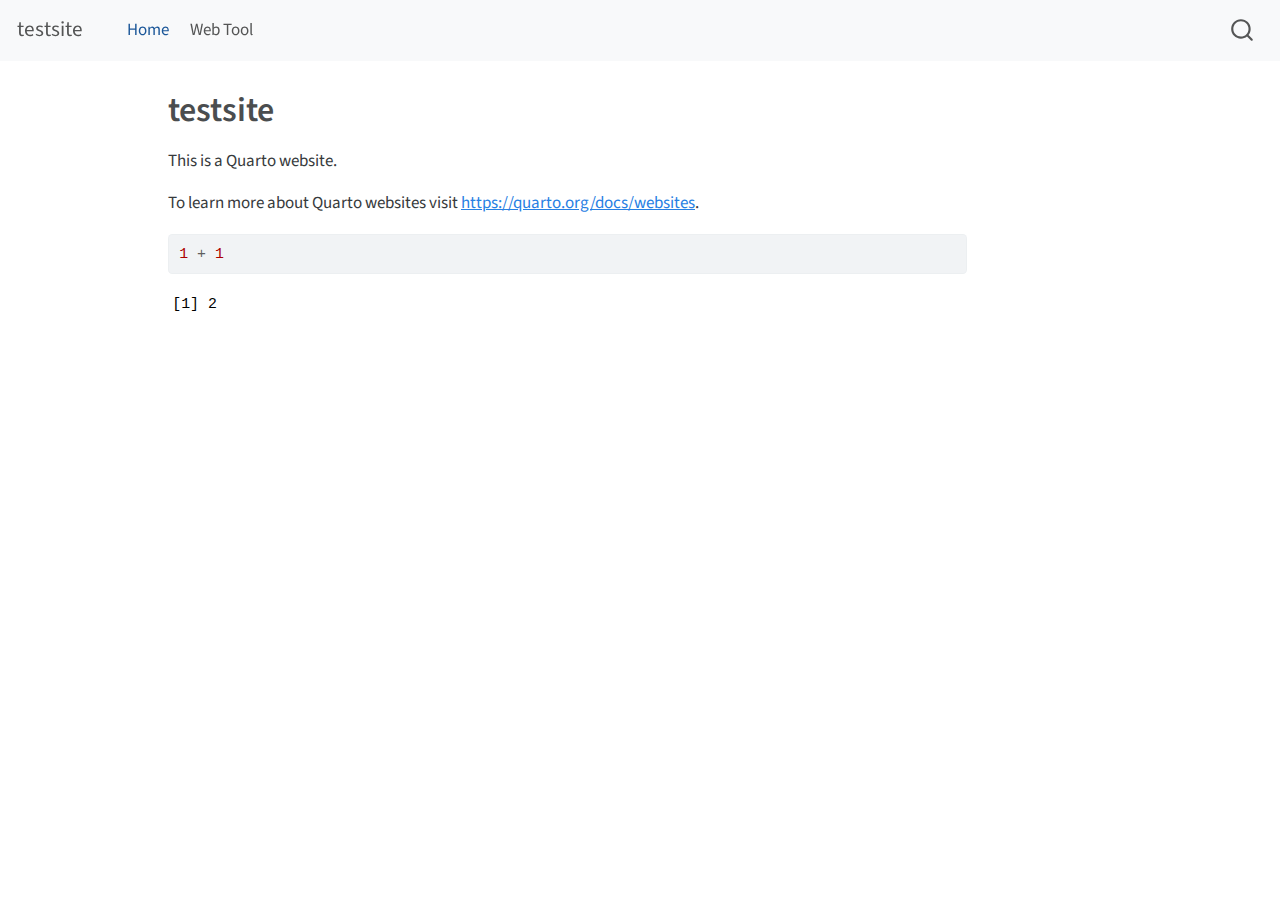
==== docs/index.html @ e0ac631d "Test Site" ====
<!DOCTYPE html>
<html xmlns="http://www.w3.org/1999/xhtml" lang="en" xml:lang="en"><head>

<meta charset="utf-8">
<meta name="generator" content="quarto-1.3.353">

<meta name="viewport" content="width=device-width, initial-scale=1.0, user-scalable=yes">


<title>testsite</title>
<style>
code{white-space: pre-wrap;}
span.smallcaps{font-variant: small-caps;}
div.columns{display: flex; gap: min(4vw, 1.5em);}
div.column{flex: auto; overflow-x: auto;}
div.hanging-indent{margin-left: 1.5em; text-indent: -1.5em;}
ul.task-list{list-style: none;}
ul.task-list li input[type="checkbox"] {
  width: 0.8em;
  margin: 0 0.8em 0.2em -1em; /* quarto-specific, see https://github.com/quarto-dev/quarto-cli/issues/4556 */ 
  vertical-align: middle;
}
/* CSS for syntax highlighting */
pre > code.sourceCode { white-space: pre; position: relative; }
pre > code.sourceCode > span { display: inline-block; line-height: 1.25; }
pre > code.sourceCode > span:empty { height: 1.2em; }
.sourceCode { overflow: visible; }
code.sourceCode > span { color: inherit; text-decoration: inherit; }
div.sourceCode { margin: 1em 0; }
pre.sourceCode { margin: 0; }
@media screen {
div.sourceCode { overflow: auto; }
}
@media print {
pre > code.sourceCode { white-space: pre-wrap; }
pre > code.sourceCode > span { text-indent: -5em; padding-left: 5em; }
}
pre.numberSource code
  { counter-reset: source-line 0; }
pre.numberSource code > span
  { position: relative; left: -4em; counter-increment: source-line; }
pre.numberSource code > span > a:first-child::before
  { content: counter(source-line);
    position: relative; left: -1em; text-align: right; vertical-align: baseline;
    border: none; display: inline-block;
    -webkit-touch-callout: none; -webkit-user-select: none;
    -khtml-user-select: none; -moz-user-select: none;
    -ms-user-select: none; user-select: none;
    padding: 0 4px; width: 4em;
  }
pre.numberSource { margin-left: 3em;  padding-left: 4px; }
div.sourceCode
  {   }
@media screen {
pre > code.sourceCode > span > a:first-child::before { text-decoration: underline; }
}
</style>


<script src="site_libs/quarto-nav/quarto-nav.js"></script>
<script src="site_libs/quarto-nav/headroom.min.js"></script>
<script src="site_libs/clipboard/clipboard.min.js"></script>
<script src="site_libs/quarto-search/autocomplete.umd.js"></script>
<script src="site_libs/quarto-search/fuse.min.js"></script>
<script src="site_libs/quarto-search/quarto-search.js"></script>
<meta name="quarto:offset" content="./">
<script src="site_libs/quarto-html/quarto.js"></script>
<script src="site_libs/quarto-html/popper.min.js"></script>
<script src="site_libs/quarto-html/tippy.umd.min.js"></script>
<script src="site_libs/quarto-html/anchor.min.js"></script>
<link href="site_libs/quarto-html/tippy.css" rel="stylesheet">
<link href="site_libs/quarto-html/quarto-syntax-highlighting.css" rel="stylesheet" id="quarto-text-highlighting-styles">
<script src="site_libs/bootstrap/bootstrap.min.js"></script>
<link href="site_libs/bootstrap/bootstrap-icons.css" rel="stylesheet">
<link href="site_libs/bootstrap/bootstrap.min.css" rel="stylesheet" id="quarto-bootstrap" data-mode="light">
<script id="quarto-search-options" type="application/json">{
  "location": "navbar",
  "copy-button": false,
  "collapse-after": 3,
  "panel-placement": "end",
  "type": "overlay",
  "limit": 20,
  "language": {
    "search-no-results-text": "No results",
    "search-matching-documents-text": "matching documents",
    "search-copy-link-title": "Copy link to search",
    "search-hide-matches-text": "Hide additional matches",
    "search-more-match-text": "more match in this document",
    "search-more-matches-text": "more matches in this document",
    "search-clear-button-title": "Clear",
    "search-detached-cancel-button-title": "Cancel",
    "search-submit-button-title": "Submit"
  }
}</script>


<link rel="stylesheet" href="styles.css">
</head>

<body class="nav-fixed">

<div id="quarto-search-results"></div>
  <header id="quarto-header" class="headroom fixed-top">
    <nav class="navbar navbar-expand-lg navbar-dark ">
      <div class="navbar-container container-fluid">
      <div class="navbar-brand-container">
    <a class="navbar-brand" href="./index.html">
    <span class="navbar-title">testsite</span>
    </a>
  </div>
            <div id="quarto-search" class="" title="Search"></div>
          <button class="navbar-toggler" type="button" data-bs-toggle="collapse" data-bs-target="#navbarCollapse" aria-controls="navbarCollapse" aria-expanded="false" aria-label="Toggle navigation" onclick="if (window.quartoToggleHeadroom) { window.quartoToggleHeadroom(); }">
  <span class="navbar-toggler-icon"></span>
</button>
          <div class="collapse navbar-collapse" id="navbarCollapse">
            <ul class="navbar-nav navbar-nav-scroll me-auto">
  <li class="nav-item">
    <a class="nav-link active" href="./index.html" rel="" target="" aria-current="page">
 <span class="menu-text">Home</span></a>
  </li>  
  <li class="nav-item">
    <a class="nav-link" href="./webtool.html" rel="" target="">
 <span class="menu-text">Web Tool</span></a>
  </li>  
</ul>
            <div class="quarto-navbar-tools ms-auto">
</div>
          </div> <!-- /navcollapse -->
      </div> <!-- /container-fluid -->
    </nav>
</header>
<!-- content -->
<div id="quarto-content" class="quarto-container page-columns page-rows-contents page-layout-article page-navbar">
<!-- sidebar -->
<!-- margin-sidebar -->
    <div id="quarto-margin-sidebar" class="sidebar margin-sidebar">
        
    </div>
<!-- main -->
<main class="content" id="quarto-document-content">

<header id="title-block-header" class="quarto-title-block default">
<div class="quarto-title">
<h1 class="title">testsite</h1>
</div>



<div class="quarto-title-meta">

    
  
    
  </div>
  

</header>

<p>This is a Quarto website.</p>
<p>To learn more about Quarto websites visit <a href="https://quarto.org/docs/websites" class="uri">https://quarto.org/docs/websites</a>.</p>
<div class="cell">
<div class="sourceCode cell-code" id="cb1"><pre class="sourceCode r code-with-copy"><code class="sourceCode r"><span id="cb1-1"><a href="#cb1-1" aria-hidden="true" tabindex="-1"></a><span class="dv">1</span> <span class="sc">+</span> <span class="dv">1</span></span></code><button title="Copy to Clipboard" class="code-copy-button"><i class="bi"></i></button></pre></div>
<div class="cell-output cell-output-stdout">
<pre><code>[1] 2</code></pre>
</div>
</div>



</main> <!-- /main -->
<script id="quarto-html-after-body" type="application/javascript">
window.document.addEventListener("DOMContentLoaded", function (event) {
  const toggleBodyColorMode = (bsSheetEl) => {
    const mode = bsSheetEl.getAttribute("data-mode");
    const bodyEl = window.document.querySelector("body");
    if (mode === "dark") {
      bodyEl.classList.add("quarto-dark");
      bodyEl.classList.remove("quarto-light");
    } else {
      bodyEl.classList.add("quarto-light");
      bodyEl.classList.remove("quarto-dark");
    }
  }
  const toggleBodyColorPrimary = () => {
    const bsSheetEl = window.document.querySelector("link#quarto-bootstrap");
    if (bsSheetEl) {
      toggleBodyColorMode(bsSheetEl);
    }
  }
  toggleBodyColorPrimary();  
  const icon = "";
  const anchorJS = new window.AnchorJS();
  anchorJS.options = {
    placement: 'right',
    icon: icon
  };
  anchorJS.add('.anchored');
  const isCodeAnnotation = (el) => {
    for (const clz of el.classList) {
      if (clz.startsWith('code-annotation-')) {                     
        return true;
      }
    }
    return false;
  }
  const clipboard = new window.ClipboardJS('.code-copy-button', {
    text: function(trigger) {
      const codeEl = trigger.previousElementSibling.cloneNode(true);
      for (const childEl of codeEl.children) {
        if (isCodeAnnotation(childEl)) {
          childEl.remove();
        }
      }
      return codeEl.innerText;
    }
  });
  clipboard.on('success', function(e) {
    // button target
    const button = e.trigger;
    // don't keep focus
    button.blur();
    // flash "checked"
    button.classList.add('code-copy-button-checked');
    var currentTitle = button.getAttribute("title");
    button.setAttribute("title", "Copied!");
    let tooltip;
    if (window.bootstrap) {
      button.setAttribute("data-bs-toggle", "tooltip");
      button.setAttribute("data-bs-placement", "left");
      button.setAttribute("data-bs-title", "Copied!");
      tooltip = new bootstrap.Tooltip(button, 
        { trigger: "manual", 
          customClass: "code-copy-button-tooltip",
          offset: [0, -8]});
      tooltip.show();    
    }
    setTimeout(function() {
      if (tooltip) {
        tooltip.hide();
        button.removeAttribute("data-bs-title");
        button.removeAttribute("data-bs-toggle");
        button.removeAttribute("data-bs-placement");
      }
      button.setAttribute("title", currentTitle);
      button.classList.remove('code-copy-button-checked');
    }, 1000);
    // clear code selection
    e.clearSelection();
  });
  function tippyHover(el, contentFn) {
    const config = {
      allowHTML: true,
      content: contentFn,
      maxWidth: 500,
      delay: 100,
      arrow: false,
      appendTo: function(el) {
          return el.parentElement;
      },
      interactive: true,
      interactiveBorder: 10,
      theme: 'quarto',
      placement: 'bottom-start'
    };
    window.tippy(el, config); 
  }
  const noterefs = window.document.querySelectorAll('a[role="doc-noteref"]');
  for (var i=0; i<noterefs.length; i++) {
    const ref = noterefs[i];
    tippyHover(ref, function() {
      // use id or data attribute instead here
      let href = ref.getAttribute('data-footnote-href') || ref.getAttribute('href');
      try { href = new URL(href).hash; } catch {}
      const id = href.replace(/^#\/?/, "");
      const note = window.document.getElementById(id);
      return note.innerHTML;
    });
  }
      let selectedAnnoteEl;
      const selectorForAnnotation = ( cell, annotation) => {
        let cellAttr = 'data-code-cell="' + cell + '"';
        let lineAttr = 'data-code-annotation="' +  annotation + '"';
        const selector = 'span[' + cellAttr + '][' + lineAttr + ']';
        return selector;
      }
      const selectCodeLines = (annoteEl) => {
        const doc = window.document;
        const targetCell = annoteEl.getAttribute("data-target-cell");
        const targetAnnotation = annoteEl.getAttribute("data-target-annotation");
        const annoteSpan = window.document.querySelector(selectorForAnnotation(targetCell, targetAnnotation));
        const lines = annoteSpan.getAttribute("data-code-lines").split(",");
        const lineIds = lines.map((line) => {
          return targetCell + "-" + line;
        })
        let top = null;
        let height = null;
        let parent = null;
        if (lineIds.length > 0) {
            //compute the position of the single el (top and bottom and make a div)
            const el = window.document.getElementById(lineIds[0]);
            top = el.offsetTop;
            height = el.offsetHeight;
            parent = el.parentElement.parentElement;
          if (lineIds.length > 1) {
            const lastEl = window.document.getElementById(lineIds[lineIds.length - 1]);
            const bottom = lastEl.offsetTop + lastEl.offsetHeight;
            height = bottom - top;
          }
          if (top !== null && height !== null && parent !== null) {
            // cook up a div (if necessary) and position it 
            let div = window.document.getElementById("code-annotation-line-highlight");
            if (div === null) {
              div = window.document.createElement("div");
              div.setAttribute("id", "code-annotation-line-highlight");
              div.style.position = 'absolute';
              parent.appendChild(div);
            }
            div.style.top = top - 2 + "px";
            div.style.height = height + 4 + "px";
            let gutterDiv = window.document.getElementById("code-annotation-line-highlight-gutter");
            if (gutterDiv === null) {
              gutterDiv = window.document.createElement("div");
              gutterDiv.setAttribute("id", "code-annotation-line-highlight-gutter");
              gutterDiv.style.position = 'absolute';
              const codeCell = window.document.getElementById(targetCell);
              const gutter = codeCell.querySelector('.code-annotation-gutter');
              gutter.appendChild(gutterDiv);
            }
            gutterDiv.style.top = top - 2 + "px";
            gutterDiv.style.height = height + 4 + "px";
          }
          selectedAnnoteEl = annoteEl;
        }
      };
      const unselectCodeLines = () => {
        const elementsIds = ["code-annotation-line-highlight", "code-annotation-line-highlight-gutter"];
        elementsIds.forEach((elId) => {
          const div = window.document.getElementById(elId);
          if (div) {
            div.remove();
          }
        });
        selectedAnnoteEl = undefined;
      };
      // Attach click handler to the DT
      const annoteDls = window.document.querySelectorAll('dt[data-target-cell]');
      for (const annoteDlNode of annoteDls) {
        annoteDlNode.addEventListener('click', (event) => {
          const clickedEl = event.target;
          if (clickedEl !== selectedAnnoteEl) {
            unselectCodeLines();
            const activeEl = window.document.querySelector('dt[data-target-cell].code-annotation-active');
            if (activeEl) {
              activeEl.classList.remove('code-annotation-active');
            }
            selectCodeLines(clickedEl);
            clickedEl.classList.add('code-annotation-active');
          } else {
            // Unselect the line
            unselectCodeLines();
            clickedEl.classList.remove('code-annotation-active');
          }
        });
      }
  const findCites = (el) => {
    const parentEl = el.parentElement;
    if (parentEl) {
      const cites = parentEl.dataset.cites;
      if (cites) {
        return {
          el,
          cites: cites.split(' ')
        };
      } else {
        return findCites(el.parentElement)
      }
    } else {
      return undefined;
    }
  };
  var bibliorefs = window.document.querySelectorAll('a[role="doc-biblioref"]');
  for (var i=0; i<bibliorefs.length; i++) {
    const ref = bibliorefs[i];
    const citeInfo = findCites(ref);
    if (citeInfo) {
      tippyHover(citeInfo.el, function() {
        var popup = window.document.createElement('div');
        citeInfo.cites.forEach(function(cite) {
          var citeDiv = window.document.createElement('div');
          citeDiv.classList.add('hanging-indent');
          citeDiv.classList.add('csl-entry');
          var biblioDiv = window.document.getElementById('ref-' + cite);
          if (biblioDiv) {
            citeDiv.innerHTML = biblioDiv.innerHTML;
          }
          popup.appendChild(citeDiv);
        });
        return popup.innerHTML;
      });
    }
  }
});
</script>
</div> <!-- /content -->



</body></html>
---- docs/site_libs/quarto-html/tippy.css ----
.tippy-box[data-animation=fade][data-state=hidden]{opacity:0}[data-tippy-root]{max-width:calc(100vw - 10px)}.tippy-box{position:relative;background-color:#333;color:#fff;border-radius:4px;font-size:14px;line-height:1.4;white-space:normal;outline:0;transition-property:transform,visibility,opacity}.tippy-box[data-placement^=top]>.tippy-arrow{bottom:0}.tippy-box[data-placement^=top]>.tippy-arrow:before{bottom:-7px;left:0;border-width:8px 8px 0;border-top-color:initial;transform-origin:center top}.tippy-box[data-placement^=bottom]>.tippy-arrow{top:0}.tippy-box[data-placement^=bottom]>.tippy-arrow:before{top:-7px;left:0;border-width:0 8px 8px;border-bottom-color:initial;transform-origin:center bottom}.tippy-box[data-placement^=left]>.tippy-arrow{right:0}.tippy-box[data-placement^=left]>.tippy-arrow:before{border-width:8px 0 8px 8px;border-left-color:initial;right:-7px;transform-origin:center left}.tippy-box[data-placement^=right]>.tippy-arrow{left:0}.tippy-box[data-placement^=right]>.tippy-arrow:before{left:-7px;border-width:8px 8px 8px 0;border-right-color:initial;transform-origin:center right}.tippy-box[data-inertia][data-state=visible]{transition-timing-function:cubic-bezier(.54,1.5,.38,1.11)}.tippy-arrow{width:16px;height:16px;color:#333}.tippy-arrow:before{content:"";position:absolute;border-color:transparent;border-style:solid}.tippy-content{position:relative;padding:5px 9px;z-index:1}
---- docs/site_libs/quarto-html/quarto-syntax-highlighting.css ----
/* quarto syntax highlight colors */
:root {
  --quarto-hl-ot-color: #003B4F;
  --quarto-hl-at-color: #657422;
  --quarto-hl-ss-color: #20794D;
  --quarto-hl-an-color: #5E5E5E;
  --quarto-hl-fu-color: #4758AB;
  --quarto-hl-st-color: #20794D;
  --quarto-hl-cf-color: #003B4F;
  --quarto-hl-op-color: #5E5E5E;
  --quarto-hl-er-color: #AD0000;
  --quarto-hl-bn-color: #AD0000;
  --quarto-hl-al-color: #AD0000;
  --quarto-hl-va-color: #111111;
  --quarto-hl-bu-color: inherit;
  --quarto-hl-ex-color: inherit;
  --quarto-hl-pp-color: #AD0000;
  --quarto-hl-in-color: #5E5E5E;
  --quarto-hl-vs-color: #20794D;
  --quarto-hl-wa-color: #5E5E5E;
  --quarto-hl-do-color: #5E5E5E;
  --quarto-hl-im-color: #00769E;
  --quarto-hl-ch-color: #20794D;
  --quarto-hl-dt-color: #AD0000;
  --quarto-hl-fl-color: #AD0000;
  --quarto-hl-co-color: #5E5E5E;
  --quarto-hl-cv-color: #5E5E5E;
  --quarto-hl-cn-color: #8f5902;
  --quarto-hl-sc-color: #5E5E5E;
  --quarto-hl-dv-color: #AD0000;
  --quarto-hl-kw-color: #003B4F;
}

/* other quarto variables */
:root {
  --quarto-font-monospace: SFMono-Regular, Menlo, Monaco, Consolas, "Liberation Mono", "Courier New", monospace;
}

pre > code.sourceCode > span {
  color: #003B4F;
}

code span {
  color: #003B4F;
}

code.sourceCode > span {
  color: #003B4F;
}

div.sourceCode,
div.sourceCode pre.sourceCode {
  color: #003B4F;
}

code span.ot {
  color: #003B4F;
  font-style: inherit;
}

code span.at {
  color: #657422;
  font-style: inherit;
}

code span.ss {
  color: #20794D;
  font-style: inherit;
}

code span.an {
  color: #5E5E5E;
  font-style: inherit;
}

code span.fu {
  color: #4758AB;
  font-style: inherit;
}

code span.st {
  color: #20794D;
  font-style: inherit;
}

code span.cf {
  color: #003B4F;
  font-style: inherit;
}

code span.op {
  color: #5E5E5E;
  font-style: inherit;
}

code span.er {
  color: #AD0000;
  font-style: inherit;
}

code span.bn {
  color: #AD0000;
  font-style: inherit;
}

code span.al {
  color: #AD0000;
  font-style: inherit;
}

code span.va {
  color: #111111;
  font-style: inherit;
}

code span.bu {
  font-style: inherit;
}

code span.ex {
  font-style: inherit;
}

code span.pp {
  color: #AD0000;
  font-style: inherit;
}

code span.in {
  color: #5E5E5E;
  font-style: inherit;
}

code span.vs {
  color: #20794D;
  font-style: inherit;
}

code span.wa {
  color: #5E5E5E;
  font-style: italic;
}

code span.do {
  color: #5E5E5E;
  font-style: italic;
}

code span.im {
  color: #00769E;
  font-style: inherit;
}

code span.ch {
  color: #20794D;
  font-style: inherit;
}

code span.dt {
  color: #AD0000;
  font-style: inherit;
}

code span.fl {
  color: #AD0000;
  font-style: inherit;
}

code span.co {
  color: #5E5E5E;
  font-style: inherit;
}

code span.cv {
  color: #5E5E5E;
  font-style: italic;
}

code span.cn {
  color: #8f5902;
  font-style: inherit;
}

code span.sc {
  color: #5E5E5E;
  font-style: inherit;
}

code span.dv {
  color: #AD0000;
  font-style: inherit;
}

code span.kw {
  color: #003B4F;
  font-style: inherit;
}

.prevent-inlining {
  content: "</";
}

/*# sourceMappingURL=debc5d5d77c3f9108843748ff7464032.css.map */
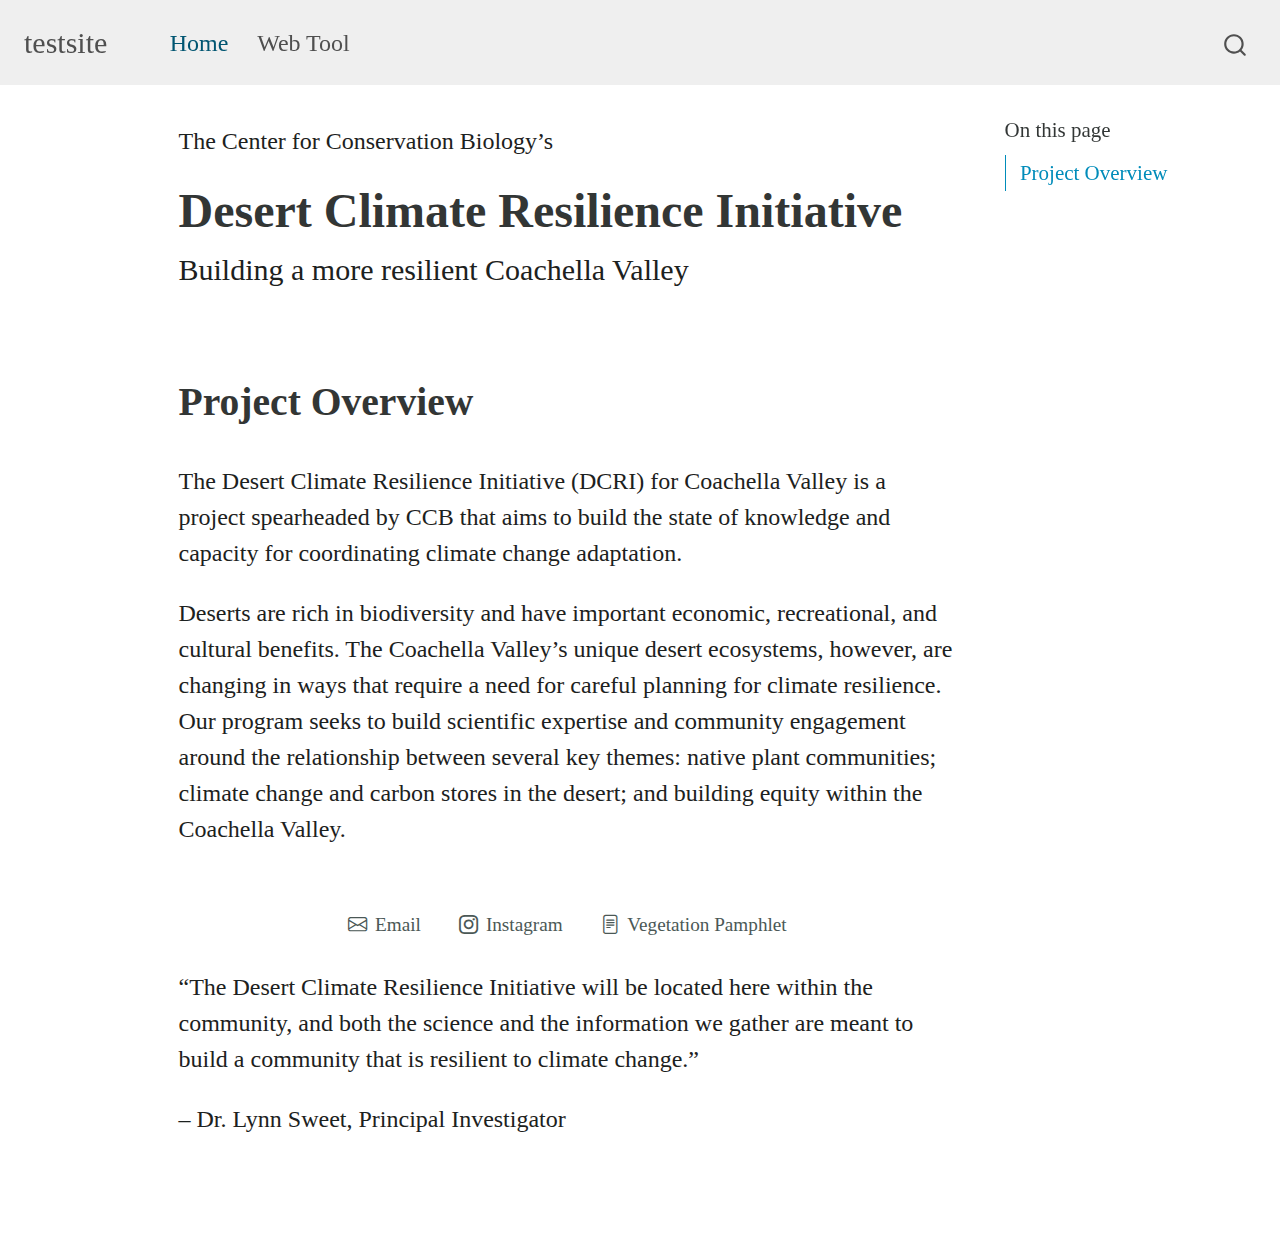
==== commit ea05ed04: "Add files via upload" ====
--- a/docs/index.html
+++ b/docs/index.html
@@ -7,7 +7,7 @@
 <meta name="viewport" content="width=device-width, initial-scale=1.0, user-scalable=yes">
 
 
-<title>testsite</title>
+<title>testsite - Desert Climate Resilience Initiative</title>
 <style>
 code{white-space: pre-wrap;}
 span.smallcaps{font-variant: small-caps;}
@@ -20,40 +20,6 @@
   margin: 0 0.8em 0.2em -1em; /* quarto-specific, see https://github.com/quarto-dev/quarto-cli/issues/4556 */ 
   vertical-align: middle;
 }
-/* CSS for syntax highlighting */
-pre > code.sourceCode { white-space: pre; position: relative; }
-pre > code.sourceCode > span { display: inline-block; line-height: 1.25; }
-pre > code.sourceCode > span:empty { height: 1.2em; }
-.sourceCode { overflow: visible; }
-code.sourceCode > span { color: inherit; text-decoration: inherit; }
-div.sourceCode { margin: 1em 0; }
-pre.sourceCode { margin: 0; }
-@media screen {
-div.sourceCode { overflow: auto; }
-}
-@media print {
-pre > code.sourceCode { white-space: pre-wrap; }
-pre > code.sourceCode > span { text-indent: -5em; padding-left: 5em; }
-}
-pre.numberSource code
-  { counter-reset: source-line 0; }
-pre.numberSource code > span
-  { position: relative; left: -4em; counter-increment: source-line; }
-pre.numberSource code > span > a:first-child::before
-  { content: counter(source-line);
-    position: relative; left: -1em; text-align: right; vertical-align: baseline;
-    border: none; display: inline-block;
-    -webkit-touch-callout: none; -webkit-user-select: none;
-    -khtml-user-select: none; -moz-user-select: none;
-    -ms-user-select: none; user-select: none;
-    padding: 0 4px; width: 4em;
-  }
-pre.numberSource { margin-left: 3em;  padding-left: 4px; }
-div.sourceCode
-  {   }
-@media screen {
-pre > code.sourceCode > span > a:first-child::before { text-decoration: underline; }
-}
 </style>
 
 
@@ -67,7 +33,6 @@
 <script src="site_libs/quarto-html/quarto.js"></script>
 <script src="site_libs/quarto-html/popper.min.js"></script>
 <script src="site_libs/quarto-html/tippy.umd.min.js"></script>
-<script src="site_libs/quarto-html/anchor.min.js"></script>
 <link href="site_libs/quarto-html/tippy.css" rel="stylesheet">
 <link href="site_libs/quarto-html/quarto-syntax-highlighting.css" rel="stylesheet" id="quarto-text-highlighting-styles">
 <script src="site_libs/bootstrap/bootstrap.min.js"></script>
@@ -134,36 +99,61 @@
 <!-- sidebar -->
 <!-- margin-sidebar -->
     <div id="quarto-margin-sidebar" class="sidebar margin-sidebar">
-        
+        <nav id="TOC" role="doc-toc" class="toc-active">
+    <h2 id="toc-title">On this page</h2>
+   
+  <ul>
+  <li><a href="#project-overview" id="toc-project-overview" class="nav-link active" data-scroll-target="#project-overview">Project Overview</a></li>
+  </ul>
+</nav>
     </div>
 <!-- main -->
 <main class="content" id="quarto-document-content">
 
-<header id="title-block-header" class="quarto-title-block default">
+
+
+<p>The Center for Conservation Biology’s</p>
+<div class="quarto-about-marquee">
+  <div class="about-image-container">
+  </div>
+  <div class="about-contents">
+    <header id="title-block-header" class="quarto-title-block default">
 <div class="quarto-title">
-<h1 class="title">testsite</h1>
-</div>
-
-
-
+<h1 class="title">Desert Climate Resilience Initiative</h1>
+<p class="subtitle lead">Building a more resilient Coachella Valley</p>
+</div>
 <div class="quarto-title-meta">
-
-    
-  
-    
   </div>
-  
-
-</header>
-
-<p>This is a Quarto website.</p>
-<p>To learn more about Quarto websites visit <a href="https://quarto.org/docs/websites" class="uri">https://quarto.org/docs/websites</a>.</p>
-<div class="cell">
-<div class="sourceCode cell-code" id="cb1"><pre class="sourceCode r code-with-copy"><code class="sourceCode r"><span id="cb1-1"><a href="#cb1-1" aria-hidden="true" tabindex="-1"></a><span class="dv">1</span> <span class="sc">+</span> <span class="dv">1</span></span></code><button title="Copy to Clipboard" class="code-copy-button"><i class="bi"></i></button></pre></div>
-<div class="cell-output cell-output-stdout">
-<pre><code>[1] 2</code></pre>
-</div>
-</div>
+</header> <div id="projectoverview">
+<section id="project-overview" class="level2">
+<h2 data-anchor-id="project-overview">Project Overview</h2>
+<p>The Desert Climate Resilience Initiative (DCRI) for Coachella Valley is a project spearheaded by CCB that aims to build the state of knowledge and capacity for coordinating climate change adaptation.</p>
+<p>Deserts are rich in biodiversity and have important economic, recreational, and cultural benefits. The Coachella Valley’s unique desert ecosystems, however, are changing in ways that require a need for careful planning for climate resilience. Our program seeks to build scientific expertise and community engagement around the relationship between several key themes: native plant communities; climate change and carbon stores in the desert; and building equity within the Coachella Valley.</p>
+</section>
+</div> 
+    <div class="about-footer"><div class="about-links">
+  <a href="mailto:danelleb@ucr.edu" class="about-link" rel="" target="">
+    <i class="bi bi-envelope"></i>
+     <span class="about-link-text">Email</span>
+  </a>
+  <a href="https://www.instagram.com/ccbucr/#" class="about-link" rel="" target="">
+    <i class="bi bi-instagram"></i>
+     <span class="about-link-text">Instagram</span>
+  </a>
+  <a href="/vegguide.pdf" class="about-link" rel="" target="">
+    <i class="bi bi-file-text"></i>
+     <span class="about-link-text">Vegetation Pamphlet</span>
+  </a>
+</div>
+</div>
+  </div>
+</div>
+
+<div id="quote">
+<p>“The Desert Climate Resilience Initiative will be located here within the community, and both the science and the information we gather are meant to build a community that is resilient to climate change.”</p>
+<p>– Dr.&nbsp;Lynn Sweet, Principal Investigator</p>
+</div>
+
 
 
 
@@ -188,13 +178,6 @@
     }
   }
   toggleBodyColorPrimary();  
-  const icon = "";
-  const anchorJS = new window.AnchorJS();
-  anchorJS.options = {
-    placement: 'right',
-    icon: icon
-  };
-  anchorJS.add('.anchored');
   const isCodeAnnotation = (el) => {
     for (const clz of el.classList) {
       if (clz.startsWith('code-annotation-')) {                     
